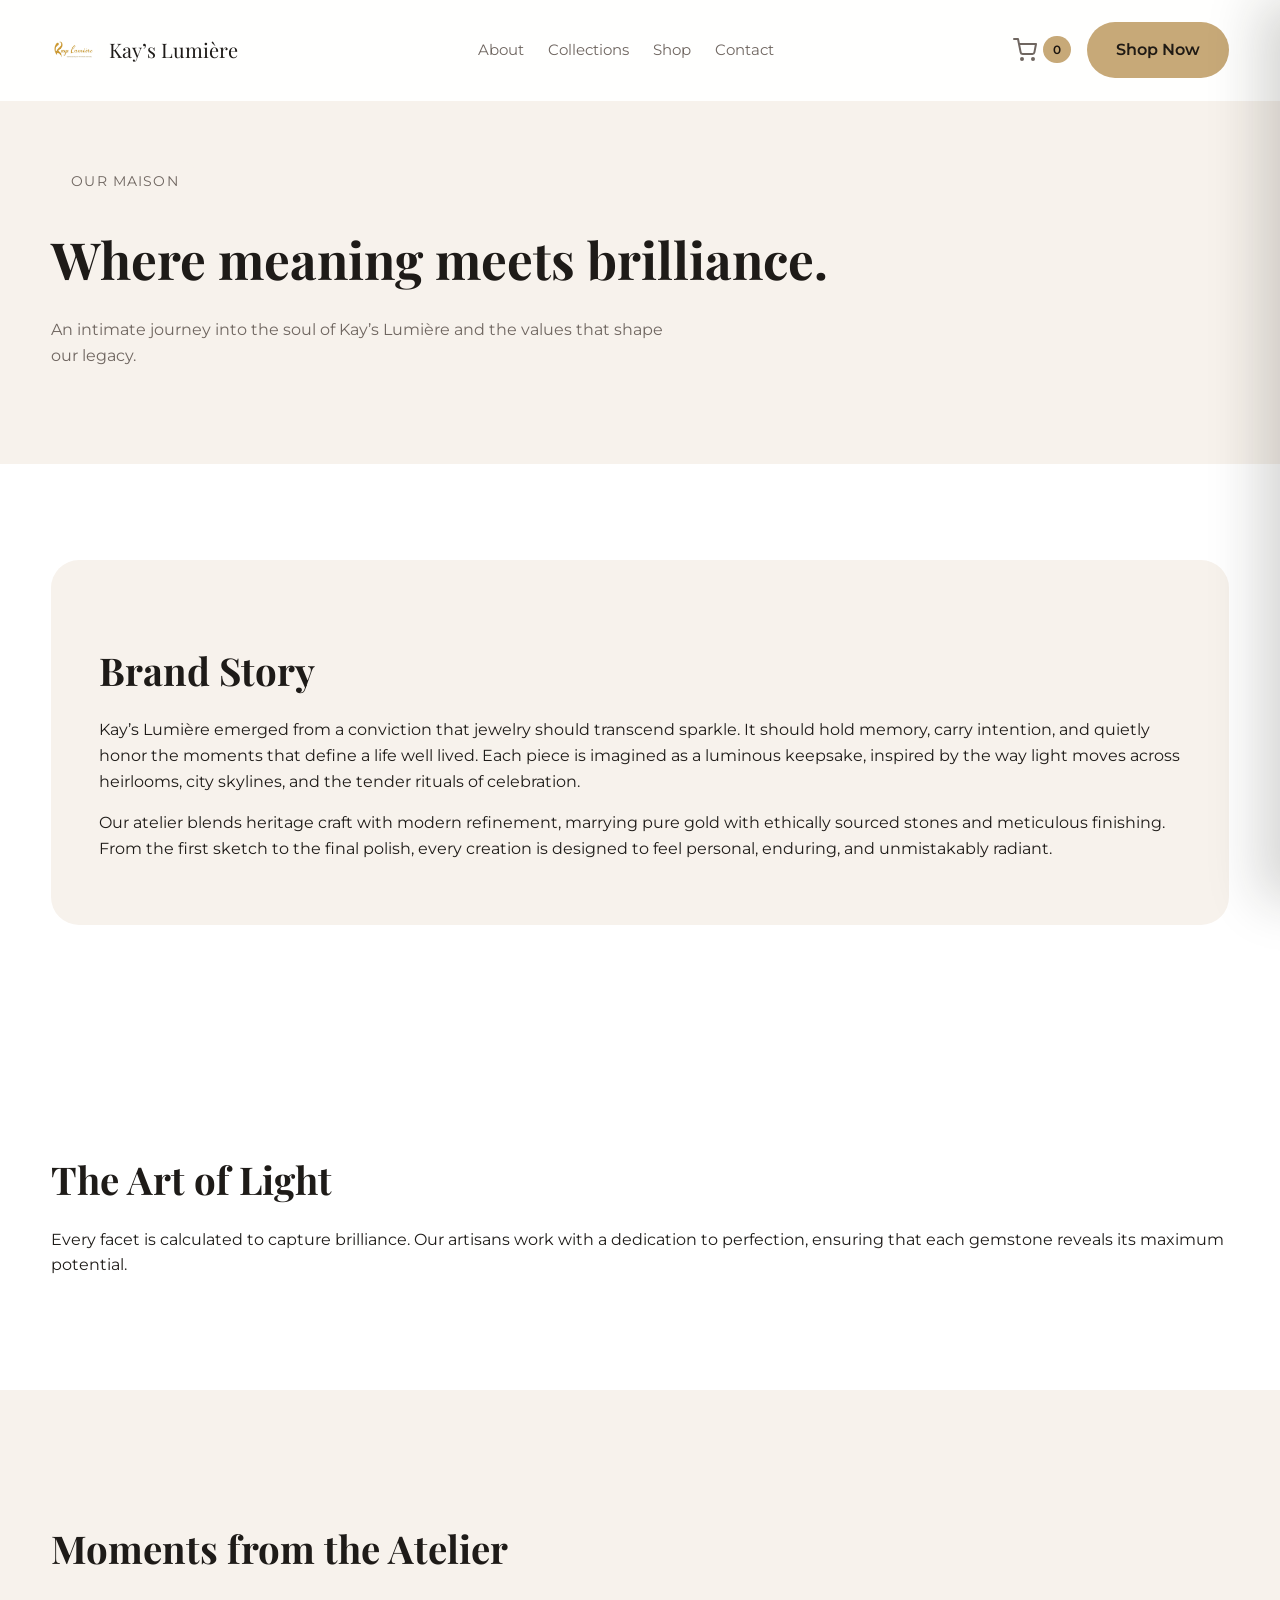
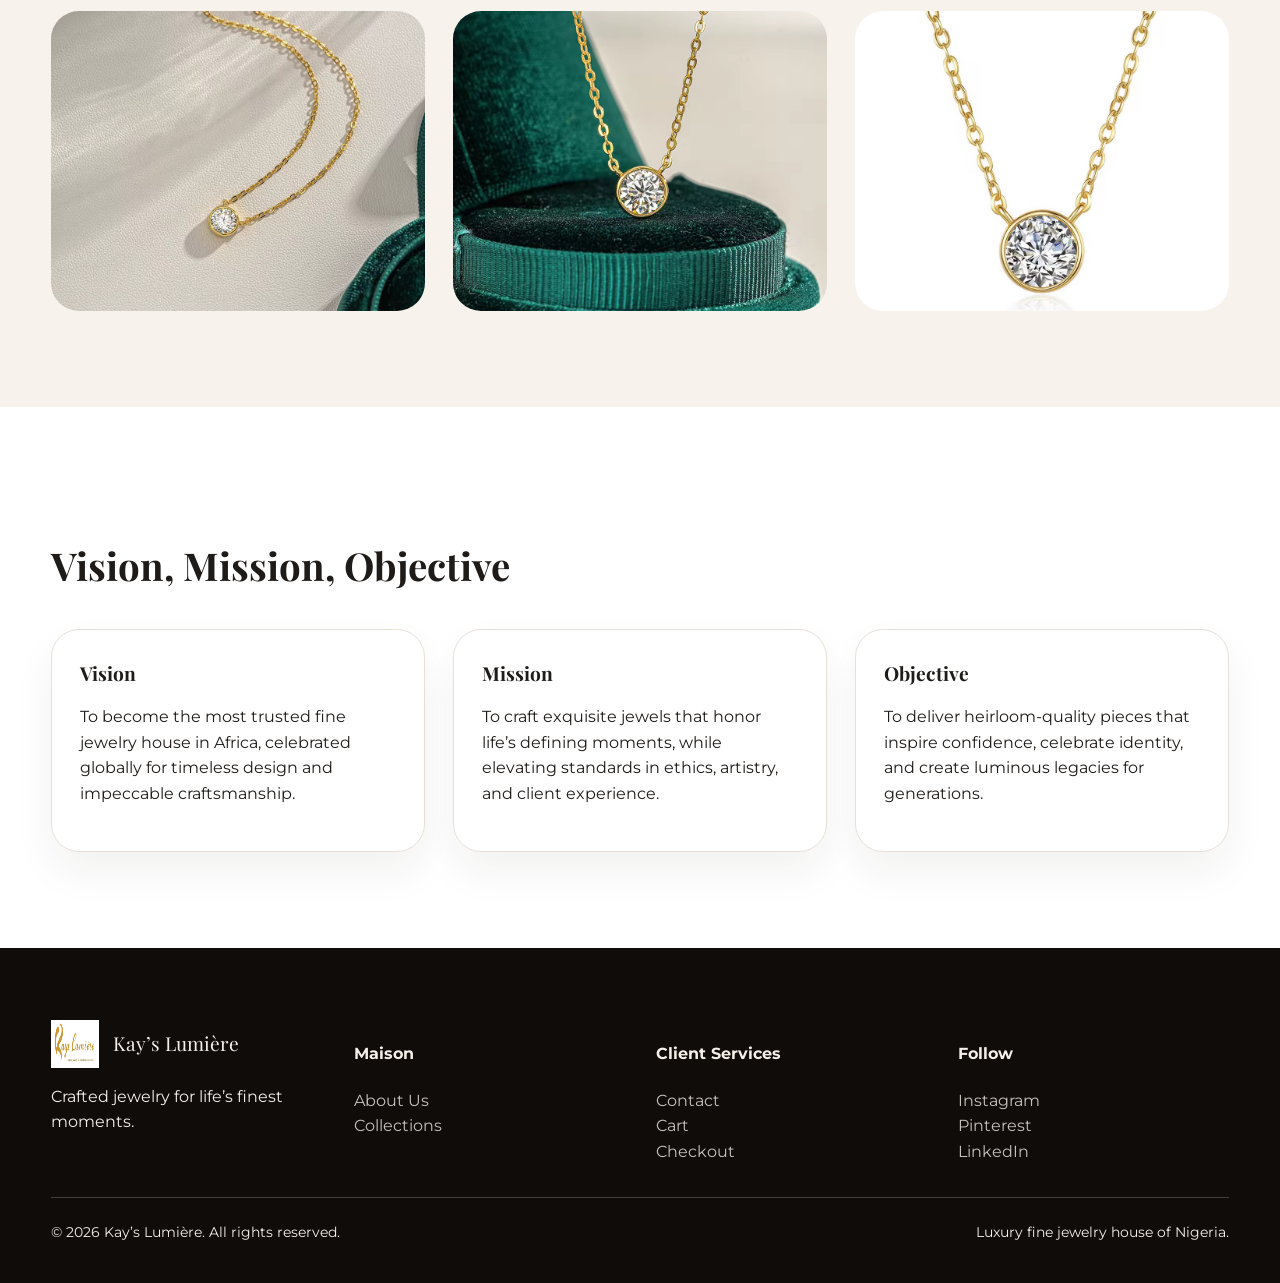
==== about.html @ cb0df0f3 "first commit" ====
<!DOCTYPE html>
<html lang="en">
  <head>
    <meta charset="UTF-8" />
    <meta name="viewport" content="width=device-width, initial-scale=1.0" />
    <meta
      name="description"
      content="Discover the story, vision, and mission behind Kay’s Lumière, a luxury fine jewelry house."
    />
    <title>About | Kay’s Lumière</title>
    <link rel="icon" href="assets/images/logo.jpg" />
    <link rel="stylesheet" href="assets/css/style.css" />
  </head>
  <body>
    <!-- Header -->
    <header>
      <div class="container nav-inner" aria-label="Primary navigation">
        <a class="logo" href="index.html">
          <img src="assets/images/logo.jpg" alt="Kay’s Lumière logo" />
          <span>Kay’s Lumière</span>
        </a>
        <nav class="nav-links" aria-label="Main navigation">
          <a href="about.html">About</a>
          <a href="collections.html">Collections</a>
          <a href="shop.html">Shop</a>
          <a href="contact.html">Contact</a>
        </nav>
        <div class="nav-cta">
          <a href="cart.html" aria-label="Cart">
            <svg xmlns="http://www.w3.org/2000/svg" width="24" height="24" viewBox="0 0 24 24" fill="none" stroke="currentColor" stroke-width="2" stroke-linecap="round" stroke-linejoin="round"><circle cx="9" cy="21" r="1"></circle><circle cx="20" cy="21" r="1"></circle><path d="M1 1h4l2.68 13.39a2 2 0 0 0 2 1.61h9.72a2 2 0 0 0 2-1.61L23 6H6"></path></svg> <span class="cart-count" data-cart-count>0</span>
          </a>
          <a class="btn btn-gold" href="shop.html">Shop Now</a>
          <button class="nav-toggle" type="button" data-nav-toggle aria-label="Open menu">
            <span></span>
            <span></span>
            <span></span>
          </button>
        </div>
      </div>
    </header>

    <div class="nav-overlay" data-nav-overlay aria-hidden="true"></div>
    <aside class="nav-drawer" data-nav-drawer aria-hidden="true">
      <div class="nav-drawer-header">
        <a class="logo" href="index.html">
          <img src="assets/images/logo.jpg" alt="Kay’s Lumière logo" />
          <span>Kay’s Lumière</span>
        </a>
        <button class="nav-close" type="button" data-nav-close aria-label="Close menu">
          ×
        </button>
      </div>
      <nav class="nav-drawer-links" aria-label="Mobile navigation">
        <a href="about.html">About</a>
        <a href="collections.html">Collections</a>
        <a href="shop.html">Shop</a>
        <a href="contact.html">Contact</a>
        <a href="cart.html">Cart <span class="cart-count" data-cart-count>0</span></a>
      </nav>
      <div class="nav-drawer-cta">
        <a class="btn btn-gold" href="shop.html">Shop Now</a>
        <a class="btn btn-outline" href="cart.html">View Cart</a>
      </div>
    </aside>

    <!-- Hero -->
    <section class="page-hero">
      <div class="container editorial-animate">
        <span class="pill">Our Maison</span>
        <h1>Where meaning meets brilliance.</h1>
        <p class="section-subtitle">
          An intimate journey into the soul of Kay’s Lumière and the values that shape
          our legacy.
        </p>
      </div>
    </section>

    <!-- Brand Story -->
    <section class="section fade-in">
      <div class="container story">
        <div>
          <h2 class="section-title">Brand Story</h2>
          <p>
            Kay’s Lumière emerged from a conviction that jewelry should transcend sparkle.
            It should hold memory, carry intention, and quietly honor the moments that
            define a life well lived. Each piece is imagined as a luminous keepsake,
            inspired by the way light moves across heirlooms, city skylines, and the
            tender rituals of celebration.
          </p>
          <p>
            Our atelier blends heritage craft with modern refinement, marrying pure gold
            with ethically sourced stones and meticulous finishing. From the first sketch
            to the final polish, every creation is designed to feel personal, enduring,
            and unmistakably radiant.
          </p>
        </div>
      </div>
    </section>

    <!-- Atelier Image Section -->
    <section class="section fade-in">
      <div class="container">
        <div>
          <h2 class="section-title">The Art of Light</h2>
          <p>
            Every facet is calculated to capture brilliance. Our artisans work with a dedication to perfection, ensuring that each gemstone reveals its maximum potential.
          </p>
        </div>
      </div>
    </section>

    <!-- Atelier Gallery -->
    <section class="section fade-in" style="background: var(--ivory)">
      <div class="container">
        <h2 class="section-title">Moments from the Atelier</h2>
        <div class="grid grid-3" style="margin-top: 32px">
           <img src="assets/images/product-1.jpg" alt="Atelier detail" style="border-radius: var(--radius); height: 300px; object-fit: cover; width: 100%;" />
           <img src="assets/images/product-2.jpg" alt="Design sketch" style="border-radius: var(--radius); height: 300px; object-fit: cover; width: 100%;" />
           <img src="assets/images/product-3.jpg" alt="Polishing process" style="border-radius: var(--radius); height: 300px; object-fit: cover; width: 100%;" />
        </div>
      </div>
    </section>

    <!-- Vision, Mission, Objective -->
    <section class="section fade-in">
      <div class="container">
        <h2 class="section-title">Vision, Mission, Objective</h2>
        <div class="grid grid-3" style="margin-top: 32px">
          <article class="card">
            <h3 class="product-title">Vision</h3>
            <p>
              To become the most trusted fine jewelry house in Africa, celebrated
              globally for timeless design and impeccable craftsmanship.
            </p>
          </article>
          <article class="card">
            <h3 class="product-title">Mission</h3>
            <p>
              To craft exquisite jewels that honor life’s defining moments, while
              elevating standards in ethics, artistry, and client experience.
            </p>
          </article>
          <article class="card">
            <h3 class="product-title">Objective</h3>
            <p>
              To deliver heirloom-quality pieces that inspire confidence, celebrate
              identity, and create luminous legacies for generations.
            </p>
          </article>
        </div>
      </div>
    </section>

    <!-- Footer -->
    <footer class="footer">
      <div class="container footer-grid">
        <div>
          <div class="footer-logo">
            <img src="assets/images/logo.jpg" alt="Kay’s Lumière logo" />
            <span>Kay’s Lumière</span>
          </div>
          <p>Crafted jewelry for life’s finest moments.</p>
        </div>
        <div>
          <h4>Maison</h4>
          <a href="about.html">About Us</a><br />
          <a href="collections.html">Collections</a>
        </div>
        <div>
          <h4>Client Services</h4>
          <a href="contact.html">Contact</a><br />
          <a href="cart.html">Cart</a><br />
          <a href="checkout.html">Checkout</a>
        </div>
        <div>
          <h4>Follow</h4>
          <a href="#">Instagram</a><br />
          <a href="#">Pinterest</a><br />
          <a href="#">LinkedIn</a>
        </div>
      </div>
      <div class="container footer-bottom">
        <span>© 2026 Kay’s Lumière. All rights reserved.</span>
        <span>Luxury fine jewelry house of Nigeria.</span>
      </div>
    </footer>

    <!-- Scripts -->
    <div class="lightbox" data-lightbox aria-hidden="true" role="dialog" aria-label="Image preview">
      <button class="lightbox-close" type="button" data-lightbox-close aria-label="Close image">
        Close
      </button>
      <img src="" alt="" data-lightbox-image />
    </div>

    <script src="assets/js/main.js" defer></script>
  </body>
</html>
---- assets/css/style.css ----
@import url("https://fonts.googleapis.com/css2?family=Montserrat:wght@300;400;500;600;700&family=Playfair+Display:wght@400;500;600;700&display=swap");

/* Theme Tokens */

:root {
  --bg: #ffffff;
  --ivory: #f7f2ec;
  --champagne: #e7d8c8;
  --gold: #c7a978;
  --ink: #1e1b18;
  --muted: #6f6660;
  --border: #e7e0d8;
  --shadow: 0 24px 60px rgba(30, 27, 24, 0.12);
  --radius: 28px;
  --transition: 0.4s ease;
}

/* Base Reset */
* {
  box-sizing: border-box;
}

html {
  scroll-behavior: smooth;
}

/* Global Typography */
body {
  margin: 0;
  font-family: "Montserrat", sans-serif;
  background: var(--bg);
  color: var(--ink);
  line-height: 1.6;
}

img {
  max-width: 100%;
  display: block;
}

a {
  color: inherit;
  text-decoration: none;
}

button,
input,
textarea,
select {
  font-family: inherit;
}

/* Layout Helpers */
.container {
  width: min(1200px, 92%);
  margin: 0 auto;
}

.section {
  padding: 96px 0;
}

.section-title {
  font-family: "Playfair Display", serif;
  font-size: clamp(2rem, 3vw, 3rem);
  margin-bottom: 16px;
}

.section-subtitle {
  color: var(--muted);
  max-width: 640px;
}

.pill {
  display: inline-flex;
  align-items: center;
  gap: 10px;
  padding: 10px 20px;
  border-radius: 999px;
  background: var(--ivory);
  color: var(--muted);
  font-size: 0.9rem;
  letter-spacing: 0.08em;
  text-transform: uppercase;
}

/* Buttons */
.btn {
  display: inline-flex;
  align-items: center;
  gap: 10px;
  padding: 14px 28px;
  border-radius: 999px;
  border: 1px solid transparent;
  background: var(--ink);
  color: #fff;
  font-weight: 600;
  transition: transform var(--transition), box-shadow var(--transition), background var(--transition);
}

.btn:hover,
.btn:focus-visible {
  transform: translateY(-3px);
  box-shadow: 0 18px 40px rgba(30, 27, 24, 0.2);
}

.btn-outline {
  background: transparent;
  border-color: var(--ink);
  color: var(--ink);
}

.btn-gold {
  background: var(--gold);
  color: #1f1a14;
}

.tag {
  padding: 8px 18px;
  border-radius: 999px;
  border: 1px solid var(--border);
  font-size: 0.85rem;
  color: var(--muted);
  background: #fff;
}

/* Navigation */
header {
  position: fixed;
  width: 100%;
  top: 0;
  z-index: 1000;
  background: rgba(255, 255, 255, 0.94);
  backdrop-filter: blur(10px);
  border-bottom: 1px solid transparent;
  transition: padding var(--transition), border-color var(--transition), box-shadow var(--transition);
}

.nav-inner {
  display: flex;
  align-items: center;
  justify-content: space-between;
  padding: 22px 0;
}

header.shrink .nav-inner {
  padding: 12px 0;
}

header.shrink {
  border-color: var(--border);
  box-shadow: 0 10px 30px rgba(30, 27, 24, 0.08);
}

.logo {
  display: flex;
  align-items: center;
  gap: 12px;
  font-family: "Playfair Display", serif;
  font-size: 1.25rem;
}

.logo img {
  width: 46px;
  height: 46px;
  object-fit: contain;
}

.nav-links {
  display: flex;
  align-items: center;
  gap: 24px;
}

.nav-links a {
  font-size: 0.95rem;
  color: var(--muted);
  transition: color var(--transition);
}

.nav-links a:hover,
.nav-links a:focus-visible {
  color: var(--ink);
}

.nav-cta {
  display: flex;
  align-items: center;
  gap: 16px;
}

.nav-cta > a:not(.btn) {
  display: flex;
  align-items: center;
  gap: 6px;
  color: var(--muted);
  transition: color var(--transition);
}

.nav-cta > a:not(.btn):hover {
  color: var(--ink);
}

.cart-count {
  background: var(--gold);
  color: #1a140f;
  border-radius: 999px;
  padding: 4px 10px;
  font-size: 0.75rem;
  font-weight: 600;
}

.nav-toggle {
  display: none;
  width: 44px;
  height: 44px;
  border-radius: 999px;
  border: 1px solid var(--border);
  background: #fff;
  align-items: center;
  justify-content: center;
  gap: 5px;
  padding: 10px;
  cursor: pointer;
  transition: box-shadow var(--transition), transform var(--transition);
}

.nav-toggle span {
  width: 18px;
  height: 2px;
  background: var(--ink);
  border-radius: 999px;
  transition: transform var(--transition), opacity var(--transition);
}

.nav-toggle:hover,
.nav-toggle:focus-visible {
  box-shadow: 0 12px 24px rgba(30, 27, 24, 0.12);
  transform: translateY(-2px);
}

.nav-overlay {
  position: fixed;
  inset: 0;
  background: rgba(15, 12, 10, 0.4);
  opacity: 0;
  pointer-events: none;
  transition: opacity var(--transition);
  z-index: 1500;
}

.nav-drawer {
  position: fixed;
  top: 0;
  right: 0;
  height: 100%;
  width: min(360px, 88vw);
  background: #fff;
  box-shadow: -20px 0 50px rgba(30, 27, 24, 0.18);
  transform: translateX(100%);
  transition: transform var(--transition);
  z-index: 1600;
  padding: 28px;
  display: grid;
  gap: 28px;
  align-content: start;
}

.nav-drawer-header {
  display: flex;
  align-items: center;
  justify-content: space-between;
  gap: 16px;
}

.nav-close {
  width: 40px;
  height: 40px;
  border-radius: 999px;
  border: 1px solid var(--border);
  background: #fff;
  font-size: 1.4rem;
  line-height: 1;
  cursor: pointer;
  transition: transform var(--transition), box-shadow var(--transition);
}

.nav-close:hover,
.nav-close:focus-visible {
  transform: translateY(-2px);
  box-shadow: 0 12px 24px rgba(30, 27, 24, 0.12);
}

.nav-drawer-links {
  display: grid;
  gap: 16px;
  font-size: 1.05rem;
}

.nav-drawer-links a {
  color: var(--muted);
  transition: color var(--transition);
}

.nav-drawer-links a:hover,
.nav-drawer-links a:focus-visible {
  color: var(--ink);
}

.nav-drawer-cta {
  display: grid;
  gap: 12px;
}

body.nav-open {
  overflow: hidden;
}

body.nav-open .nav-overlay {
  opacity: 1;
  pointer-events: auto;
}

body.nav-open .nav-drawer {
  transform: translateX(0);
}

body.nav-open .nav-toggle span:nth-child(1) {
  transform: translateY(7px) rotate(45deg);
}

body.nav-open .nav-toggle span:nth-child(2) {
  opacity: 0;
}

body.nav-open .nav-toggle span:nth-child(3) {
  transform: translateY(-7px) rotate(-45deg);
}

/* Hero */
.hero {
  padding: 180px 0 120px;
  background: linear-gradient(140deg, #fff, var(--ivory));
}

.hero-grid {
  display: grid;
  grid-template-columns: repeat(auto-fit, minmax(280px, 1fr));
  gap: 48px;
  align-items: center;
}

.hero-title {
  font-family: "Playfair Display", serif;
  font-size: clamp(2.6rem, 4vw, 4.2rem);
  margin: 18px 0 20px;
}

.hero-text {
  color: var(--muted);
  margin-bottom: 32px;
}

.hero-image {
  border-radius: var(--radius);
  overflow: hidden;
  box-shadow: var(--shadow);
}

.hero-image img {
  width: 100%;
  height: 100%;
  object-fit: cover;
}

.grid {
  display: grid;
  gap: 28px;
}

.grid-2 {
  grid-template-columns: repeat(auto-fit, minmax(280px, 1fr));
}

.grid-3 {
  grid-template-columns: repeat(auto-fit, minmax(240px, 1fr));
}

.grid-4 {
  grid-template-columns: repeat(auto-fit, minmax(220px, 1fr));
}

/* Cards */
.card {
  background: #fff;
  border: 1px solid var(--border);
  border-radius: var(--radius);
  padding: 28px;
  box-shadow: 0 20px 40px rgba(30, 27, 24, 0.06);
  transition: transform var(--transition), box-shadow var(--transition);
}

.card:hover,
.card:focus-within {
  transform: translateY(-6px);
  box-shadow: 0 30px 60px rgba(30, 27, 24, 0.12);
}

/* Product Grid */
.product-card {
  overflow: hidden;
  padding: 0;
}

.product-card img {
  transition: transform var(--transition);
  aspect-ratio: 4 / 5;
  object-fit: cover;
}

.product-card:hover img {
  transform: scale(1.05);
}

.product-info {
  padding: 22px;
}

.product-title {
  font-family: "Playfair Display", serif;
  margin: 0 0 8px;
  font-size: 1.2rem;
}

.price {
  font-weight: 600;
}

/* Storytelling */
.story {
  background: var(--ivory);
  border-radius: var(--radius);
  padding: 48px;
  display: grid;
  gap: 24px;
}

.testimonial {
  border-left: 3px solid var(--gold);
  padding-left: 18px;
  color: var(--muted);
}

.gallery img {
  border-radius: 22px;
  aspect-ratio: 1 / 1;
  object-fit: cover;
}

.editorial-animate {
  opacity: 0;
  transform: translateY(16px);
  animation: editorial-fade 0.9s ease forwards;
}

@keyframes editorial-fade {
  to {
    opacity: 1;
    transform: translateY(0);
  }
}

/* Newsletter */
.newsletter {
  background: linear-gradient(120deg, var(--ivory), #fff);
  border-radius: var(--radius);
  padding: 48px;
  display: grid;
  gap: 20px;
  align-items: center;
}

.newsletter form {
  display: flex;
  flex-wrap: wrap;
  gap: 16px;
}

.field {
  flex: 1;
  padding: 14px 18px;
  border-radius: 999px;
  border: 1px solid var(--border);
  background: #fff;
}

/* Footer */
.footer {
  background: #0f0c0a;
  color: #f5efe9;
  padding: 72px 0 40px;
}

.footer-grid {
  display: grid;
  gap: 32px;
  grid-template-columns: repeat(auto-fit, minmax(220px, 1fr));
}

.footer a {
  color: #f5efe9;
  opacity: 0.8;
}

.footer a:hover,
.footer a:focus-visible {
  opacity: 1;
}

.footer-logo {
  display: flex;
  align-items: center;
  gap: 14px;
  font-family: "Playfair Display", serif;
  font-size: 1.2rem;
}

.footer-logo img {
  width: 48px;
  height: 48px;
}

/* Page Hero */
.page-hero {
  padding: 160px 0 80px;
  background: var(--ivory);
}

.page-hero h1 {
  font-family: "Playfair Display", serif;
  font-size: clamp(2.4rem, 4vw, 3.6rem);
  margin: 16px 0 12px;
}

/* Shop Filters */
.filter-bar {
  display: flex;
  gap: 12px;
  flex-wrap: wrap;
  margin-bottom: 32px;
}

.filter-btn {
  border: 1px solid var(--border);
  padding: 10px 18px;
  border-radius: 999px;
  background: #fff;
  cursor: pointer;
  transition: background var(--transition), color var(--transition);
}

.filter-btn.active,
.filter-btn:hover,
.filter-btn:focus-visible {
  background: var(--ink);
  color: #fff;
}

.badge-row {
  display: flex;
  flex-wrap: wrap;
  gap: 12px;
}

.badge {
  background: var(--ivory);
  border: 1px solid var(--border);
  padding: 10px 18px;
  border-radius: 999px;
  font-size: 0.85rem;
}

/* Product Gallery */
.product-gallery {
  display: grid;
  gap: 18px;
  grid-template-columns: 1fr 90px;
}

.product-main {
  border-radius: var(--radius);
  overflow: hidden;
}

.product-thumbs {
  display: grid;
  gap: 12px;
}

.product-thumbs img {
  border-radius: 18px;
  cursor: pointer;
  border: 1px solid transparent;
  transition: border var(--transition);
}

.product-thumbs img.active {
  border-color: var(--gold);
}

/* Cart + Checkout */
.summary {
  border: 1px solid var(--border);
  border-radius: var(--radius);
  padding: 28px;
  background: #fff;
}

.cart-item {
  display: grid;
  grid-template-columns: 110px 1fr auto;
  gap: 20px;
  align-items: center;
  padding: 20px 0;
  border-bottom: 1px solid var(--border);
}

.cart-item img {
  border-radius: 18px;
  aspect-ratio: 3 / 4;
  object-fit: cover;
}

.quantity {
  display: inline-flex;
  align-items: center;
  gap: 8px;
  border: 1px solid var(--border);
  border-radius: 999px;
  padding: 6px 12px;
}

.quantity button {
  border: none;
  background: transparent;
  font-size: 1rem;
  cursor: pointer;
}

/* Quick View Modal */
.modal {
  position: fixed;
  inset: 0;
  background: rgba(15, 12, 10, 0.5);
  display: none;
  align-items: center;
  justify-content: center;
  padding: 24px;
  z-index: 2000;
}

.modal.active {
  display: flex;
}

.modal-content {
  background: #fff;
  border-radius: var(--radius);
  padding: 28px;
  width: min(720px, 95%);
  box-shadow: var(--shadow);
  transform: translateY(14px);
  transition: transform var(--transition);
}

.modal-header {
  display: flex;
  align-items: center;
  justify-content: space-between;
}

.modal.active .modal-content {
  transform: translateY(0);
}

.lightbox {
  position: fixed;
  inset: 0;
  background: rgba(15, 12, 10, 0.7);
  display: none;
  align-items: center;
  justify-content: center;
  padding: 24px;
  z-index: 2100;
}

.lightbox.active {
  display: flex;
}

.lightbox img {
  max-width: min(960px, 92vw);
  max-height: 80vh;
  border-radius: 24px;
  box-shadow: var(--shadow);
}

.lightbox-close {
  position: absolute;
  top: 24px;
  right: 24px;
  border-radius: 999px;
  border: 1px solid rgba(255, 255, 255, 0.4);
  background: rgba(15, 12, 10, 0.6);
  color: #fff;
  padding: 10px 18px;
  cursor: pointer;
  transition: transform var(--transition), box-shadow var(--transition);
}

.lightbox-close:hover,
.lightbox-close:focus-visible {
  transform: translateY(-2px);
  box-shadow: 0 12px 30px rgba(0, 0, 0, 0.3);
}

/* Scroll Animations */
.fade-in {
  opacity: 0;
  transform: translateY(20px);
  transition: opacity 0.8s ease, transform 0.8s ease;
}

.fade-in.visible {
  opacity: 1;
  transform: translateY(0);
}

/* FAQ Accordion */
.faq-accordion {
  margin-top: 48px;
}

.faq-item {
  border-bottom: 1px solid var(--border);
}

.faq-toggle {
  width: 100%;
  display: flex;
  justify-content: space-between;
  align-items: center;
  padding: 20px 0;
  background: none;
  border: none;
  cursor: pointer;
  text-align: left;
  font-weight: 500;
  font-size: 1.05rem;
  color: var(--ink);
}

.faq-toggle:hover {
  color: var(--gold);
}

.faq-icon {
  font-size: 1.5rem;
  line-height: 1;
  transition: transform var(--transition);
}

.faq-content {
  max-height: 0;
  overflow: hidden;
  transition: max-height var(--transition);
  color: var(--muted);
}

.faq-item.active .faq-icon {
  transform: rotate(45deg);
}

.faq-item.active .faq-content {
  max-height: 200px; /* Approximate max height */
  padding-bottom: 24px;
}

/* Contact + Locations */
.contact-grid {
  display: grid;
  gap: 64px;
  grid-template-columns: repeat(2, minmax(0, 1fr));
  align-items: start;
}

.contact-grid form {
  display: grid;
  gap: 14px;
}

.contact-grid form label {
  margin-top: 10px;
  font-weight: 500;
}

.contact-grid form .field {
  width: 100%;
}

.contact-grid form textarea.field {
  border-radius: 18px;
  resize: vertical;
}

.auth-shell {
  background: var(--ivory);
  border-radius: var(--radius);
  padding: 48px;
}

.auth-grid {
  display: grid;
  gap: 36px;
  grid-template-columns: repeat(auto-fit, minmax(280px, 1fr));
}

.auth-card form {
  display: grid;
  gap: 14px;
}

.auth-card label {
  margin-top: 10px;
  font-weight: 500;
}

.auth-actions {
  display: flex;
  gap: 12px;
  flex-wrap: wrap;
  margin-top: 10px;
}

.auth-muted {
  color: var(--muted);
  margin-top: 12px;
}

.auth-benefits {
  display: grid;
  gap: 16px;
  margin-top: 24px;
}

.profile-grid {
  display: grid;
  gap: 32px;
  grid-template-columns: minmax(0, 2fr) minmax(0, 1fr);
  align-items: start;
}

.profile-card form {
  display: grid;
  gap: 14px;
  margin-top: 20px;
}

.profile-summary {
  display: flex;
  gap: 16px;
  align-items: center;
  margin-bottom: 18px;
}

.profile-avatar {
  width: 56px;
  height: 56px;
  border-radius: 999px;
  background: var(--champagne);
  color: var(--ink);
  display: flex;
  align-items: center;
  justify-content: center;
  font-weight: 600;
  letter-spacing: 0.08em;
}

.profile-name {
  margin: 0;
  font-weight: 600;
}

.profile-list {
  display: grid;
  gap: 18px;
  margin-bottom: 18px;
}

.profile-badges {
  display: flex;
  gap: 12px;
  flex-wrap: wrap;
  margin-top: 20px;
}

.order-shell {
  display: grid;
  gap: 32px;
}

.order-search form {
  display: grid;
  gap: 14px;
}

.order-grid {
  display: grid;
  gap: 28px;
  grid-template-columns: repeat(auto-fit, minmax(280px, 1fr));
  align-items: start;
}

.order-card {
  display: grid;
  gap: 18px;
}

.order-header {
  display: flex;
  align-items: flex-start;
  justify-content: space-between;
  gap: 16px;
  flex-wrap: wrap;
}

.order-meta {
  display: grid;
  gap: 12px;
  grid-template-columns: repeat(auto-fit, minmax(200px, 1fr));
}

.order-items {
  display: grid;
  gap: 12px;
}

.order-item {
  display: flex;
  justify-content: space-between;
  gap: 12px;
}

.order-total {
  display: flex;
  justify-content: space-between;
  font-weight: 600;
}

.order-tracker {
  display: grid;
  gap: 16px;
}

.status-step {
  display: flex;
  gap: 14px;
  align-items: flex-start;
}

.status-dot {
  width: 12px;
  height: 12px;
  border-radius: 999px;
  background: var(--border);
  margin-top: 6px;
  flex: 0 0 12px;
}

.status-step.active .status-dot {
  background: var(--gold);
}

.order-note {
  display: grid;
  gap: 12px;
  margin-top: 8px;
}

.map {
  border: 0;
  width: 100%;
  min-height: 320px;
  border-radius: var(--radius);
}

.locations-grid .card {
  display: flex;
  flex-direction: column;
  gap: 12px;
}

.footer-bottom {
  border-top: 1px solid rgba(255, 255, 255, 0.2);
  padding-top: 24px;
  margin-top: 32px;
  display: flex;
  flex-wrap: wrap;
  gap: 18px;
  justify-content: space-between;
  align-items: center;
  font-size: 0.85rem;
}

.sr-only {
  position: absolute;
  width: 1px;
  height: 1px;
  padding: 0;
  margin: -1px;
  overflow: hidden;
  clip: rect(0, 0, 0, 0);
  white-space: nowrap;
  border-width: 0;
}

@media (max-width: 900px) {
  .nav-links {
    display: none;
  }

  .nav-toggle {
    display: inline-flex;
  }

  .nav-cta .btn-gold {
    display: none;
  }

  .hero {
    padding: 140px 0 90px;
  }

  .page-hero {
    padding: 140px 0 70px;
  }

  .section {
    padding: 80px 0;
  }

  .grid-3 {
    grid-template-columns: repeat(auto-fit, minmax(200px, 1fr));
  }

  .grid-4 {
    grid-template-columns: repeat(auto-fit, minmax(180px, 1fr));
  }

  .product-gallery {
    grid-template-columns: 1fr;
  }

  .product-thumbs {
    grid-template-columns: repeat(3, 1fr);
  }

  .contact-grid {
    grid-template-columns: 1fr;
  }

  .profile-grid {
    grid-template-columns: 1fr;
  }

  .order-meta {
    grid-template-columns: 1fr;
  }
}

@media (max-width: 700px) {
  .nav-inner {
    gap: 16px;
  }

  .nav-cta {
    align-items: center;
  }

  .cart-item {
    grid-template-columns: 1fr;
  }

  .cart-item img {
    width: min(180px, 60vw);
  }

  .newsletter form {
    flex-direction: column;
  }

  .nav-cta {
    flex-direction: column;
    align-items: flex-end;
  }

  .product-info {
    padding: 18px;
  }

  .summary {
    padding: 22px;
  }

  .footer {
    padding: 60px 0 32px;
  }

  .lightbox img {
    max-height: 70vh;
  }
}

@media (max-width: 520px) {
  .hero {
    padding: 130px 0 80px;
  }

  .page-hero {
    padding: 130px 0 60px;
  }

  .section {
    padding: 70px 0;
  }

  .grid {
    gap: 20px;
  }

  .story {
    padding: 32px;
  }

  .nav-drawer {
    padding: 22px;
  }
}
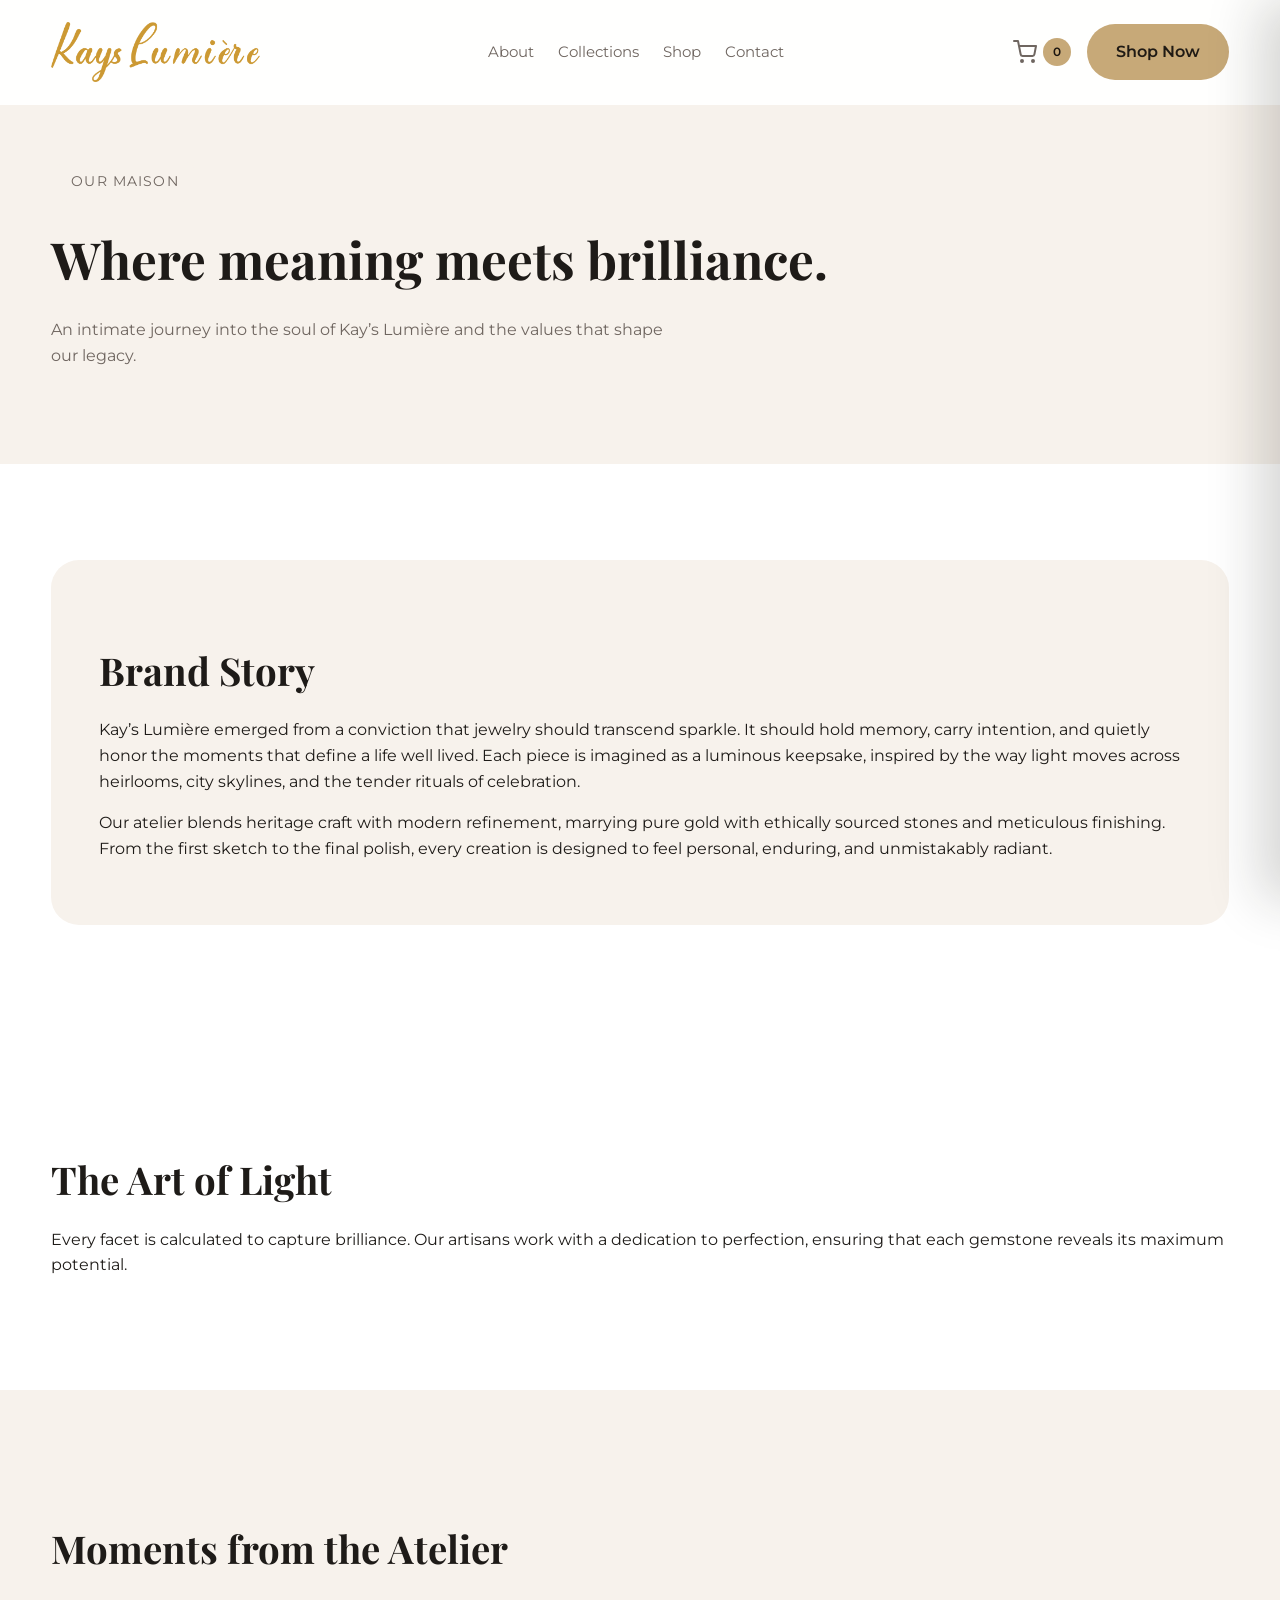
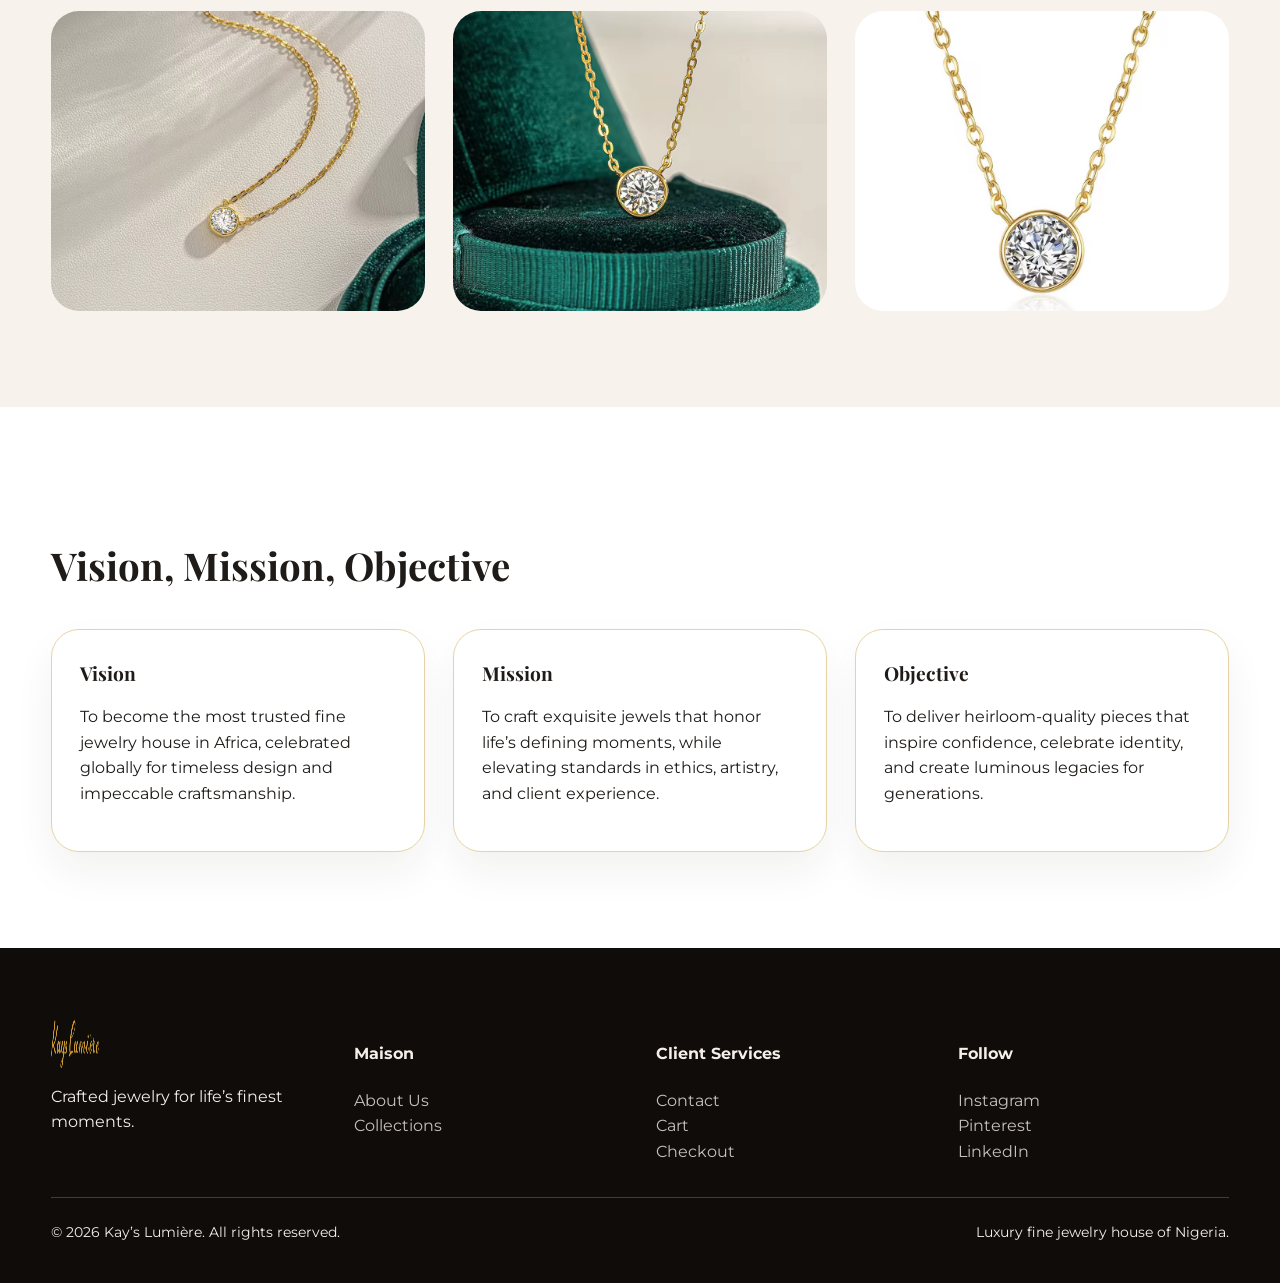
==== commit 9eb0fdc0: "gold color" ====
--- a/about.html
+++ b/about.html
@@ -8,7 +8,7 @@
       content="Discover the story, vision, and mission behind Kay’s Lumière, a luxury fine jewelry house."
     />
     <title>About | Kay’s Lumière</title>
-    <link rel="icon" href="assets/images/logo.jpg" />
+    <link rel="icon" href="assets/images/logo.png" />
     <link rel="stylesheet" href="assets/css/style.css" />
   </head>
   <body>
@@ -16,8 +16,7 @@
     <header>
       <div class="container nav-inner" aria-label="Primary navigation">
         <a class="logo" href="index.html">
-          <img src="assets/images/logo.jpg" alt="Kay’s Lumière logo" />
-          <span>Kay’s Lumière</span>
+          <img src="assets/images/logo.png" alt="Kay’s Lumière logo" />
         </a>
         <nav class="nav-links" aria-label="Main navigation">
           <a href="about.html">About</a>
@@ -43,8 +42,7 @@
     <aside class="nav-drawer" data-nav-drawer aria-hidden="true">
       <div class="nav-drawer-header">
         <a class="logo" href="index.html">
-          <img src="assets/images/logo.jpg" alt="Kay’s Lumière logo" />
-          <span>Kay’s Lumière</span>
+          <img src="assets/images/logo.png" alt="Kay’s Lumière logo" />
         </a>
         <button class="nav-close" type="button" data-nav-close aria-label="Close menu">
           ×
@@ -156,8 +154,7 @@
       <div class="container footer-grid">
         <div>
           <div class="footer-logo">
-            <img src="assets/images/logo.jpg" alt="Kay’s Lumière logo" />
-            <span>Kay’s Lumière</span>
+            <img src="assets/images/logo.png" alt="Kay’s Lumière logo" />
           </div>
           <p>Crafted jewelry for life’s finest moments.</p>
         </div>
--- a/assets/css/style.css
+++ b/assets/css/style.css
@@ -7,9 +7,10 @@
   --ivory: #f7f2ec;
   --champagne: #e7d8c8;
   --gold: #c7a978;
+  --gold-subtle: #E6D3A3;
   --ink: #1e1b18;
   --muted: #6f6660;
-  --border: #e7e0d8;
+  --border: #E6D3A3;
   --shadow: 0 24px 60px rgba(30, 27, 24, 0.12);
   --radius: 28px;
   --transition: 0.4s ease;
@@ -155,14 +156,11 @@
 .logo {
   display: flex;
   align-items: center;
-  gap: 12px;
-  font-family: "Playfair Display", serif;
-  font-size: 1.25rem;
 }
 
 .logo img {
-  width: 46px;
-  height: 46px;
+  width: auto;
+  height: 60px;
   object-fit: contain;
 }
 
@@ -304,7 +302,7 @@
 
 .nav-drawer-links a:hover,
 .nav-drawer-links a:focus-visible {
-  color: var(--ink);
+  color: var(--gold-subtle);
 }
 
 .nav-drawer-cta {
@@ -761,7 +759,7 @@
 }
 
 .faq-toggle:hover {
-  color: var(--gold);
+  color: var(--gold-subtle);
 }
 
 .faq-icon {
